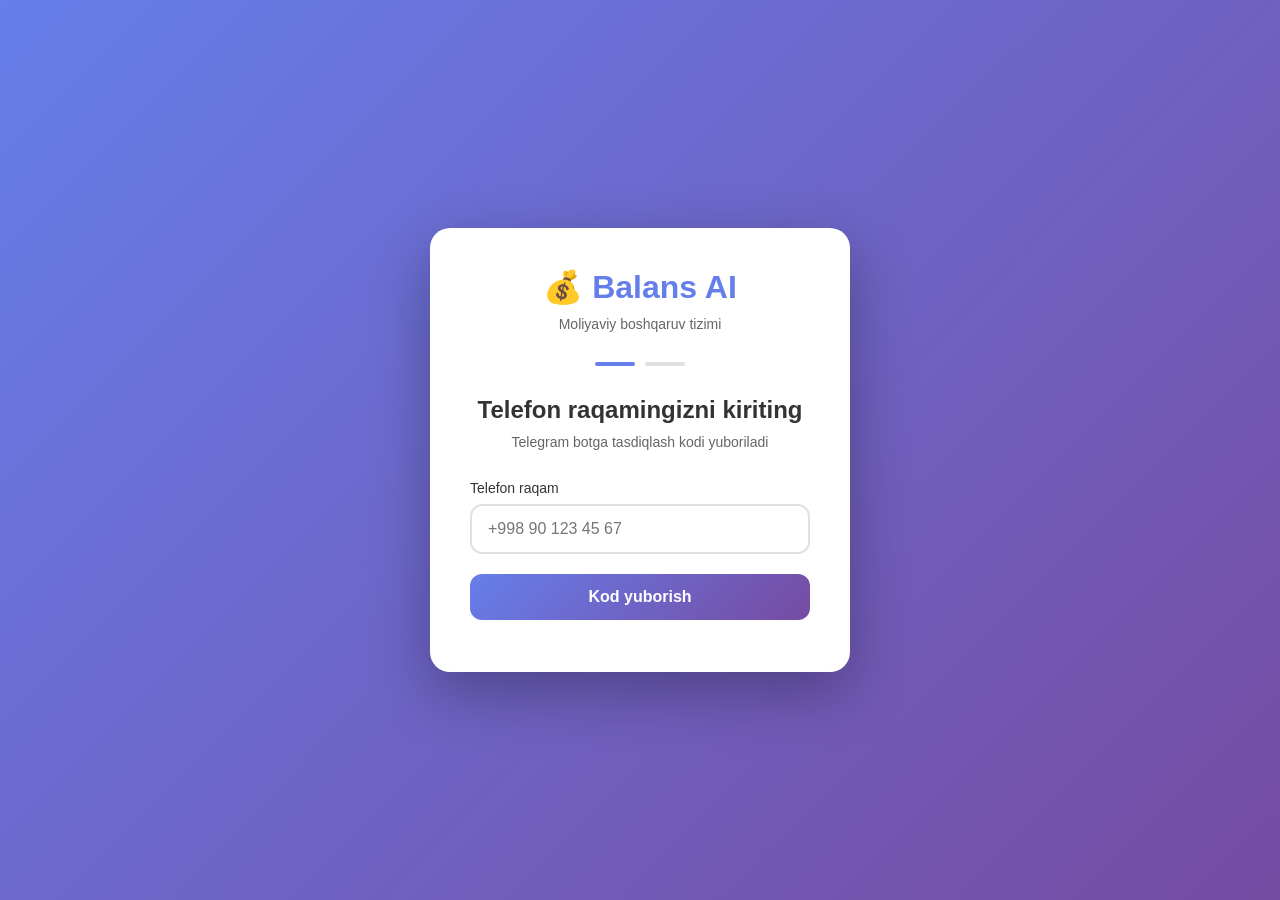
==== templates/login.html @ 7bba5929 "feat: Add Balans AI web version with phone/Telegram authentication Implemented complete web version " ====
<!DOCTYPE html>
<html lang="uz">
<head>
    <meta charset="UTF-8">
    <meta name="viewport" content="width=device-width, initial-scale=1.0">
    <title>Balans AI - Kirish</title>
    <style>
        * {
            margin: 0;
            padding: 0;
            box-sizing: border-box;
        }

        body {
            font-family: -apple-system, BlinkMacSystemFont, 'Segoe UI', Roboto, 'Helvetica Neue', Arial, sans-serif;
            background: linear-gradient(135deg, #667eea 0%, #764ba2 100%);
            min-height: 100vh;
            display: flex;
            align-items: center;
            justify-content: center;
            padding: 20px;
        }

        .login-container {
            background: white;
            border-radius: 20px;
            box-shadow: 0 20px 60px rgba(0, 0, 0, 0.3);
            padding: 40px;
            width: 100%;
            max-width: 420px;
            animation: slideUp 0.5s ease-out;
        }

        @keyframes slideUp {
            from {
                opacity: 0;
                transform: translateY(30px);
            }
            to {
                opacity: 1;
                transform: translateY(0);
            }
        }

        .logo {
            text-align: center;
            margin-bottom: 30px;
        }

        .logo h1 {
            color: #667eea;
            font-size: 32px;
            font-weight: 700;
            margin-bottom: 10px;
        }

        .logo p {
            color: #666;
            font-size: 14px;
        }

        .step-indicator {
            display: flex;
            justify-content: center;
            margin-bottom: 30px;
            gap: 10px;
        }

        .step {
            width: 40px;
            height: 4px;
            background: #e0e0e0;
            border-radius: 2px;
            transition: all 0.3s ease;
        }

        .step.active {
            background: #667eea;
        }

        .form-step {
            display: none;
        }

        .form-step.active {
            display: block;
            animation: fadeIn 0.3s ease;
        }

        @keyframes fadeIn {
            from {
                opacity: 0;
            }
            to {
                opacity: 1;
            }
        }

        .form-title {
            font-size: 24px;
            font-weight: 600;
            color: #333;
            margin-bottom: 10px;
            text-align: center;
        }

        .form-description {
            color: #666;
            font-size: 14px;
            text-align: center;
            margin-bottom: 30px;
        }

        .input-group {
            margin-bottom: 20px;
        }

        .input-group label {
            display: block;
            font-size: 14px;
            font-weight: 500;
            color: #333;
            margin-bottom: 8px;
        }

        .input-group input {
            width: 100%;
            padding: 14px 16px;
            border: 2px solid #e0e0e0;
            border-radius: 12px;
            font-size: 16px;
            transition: all 0.3s ease;
            font-family: inherit;
        }

        .input-group input:focus {
            outline: none;
            border-color: #667eea;
            box-shadow: 0 0 0 3px rgba(102, 126, 234, 0.1);
        }

        .code-input {
            display: flex;
            gap: 10px;
            justify-content: center;
        }

        .code-input input {
            width: 50px;
            height: 60px;
            text-align: center;
            font-size: 24px;
            font-weight: 600;
            border: 2px solid #e0e0e0;
            border-radius: 12px;
            transition: all 0.3s ease;
        }

        .code-input input:focus {
            outline: none;
            border-color: #667eea;
            box-shadow: 0 0 0 3px rgba(102, 126, 234, 0.1);
        }

        .btn {
            width: 100%;
            padding: 14px;
            border: none;
            border-radius: 12px;
            font-size: 16px;
            font-weight: 600;
            cursor: pointer;
            transition: all 0.3s ease;
            font-family: inherit;
        }

        .btn-primary {
            background: linear-gradient(135deg, #667eea 0%, #764ba2 100%);
            color: white;
            margin-bottom: 12px;
        }

        .btn-primary:hover:not(:disabled) {
            transform: translateY(-2px);
            box-shadow: 0 10px 25px rgba(102, 126, 234, 0.4);
        }

        .btn-primary:disabled {
            opacity: 0.6;
            cursor: not-allowed;
        }

        .btn-secondary {
            background: #f5f5f5;
            color: #666;
        }

        .btn-secondary:hover {
            background: #e0e0e0;
        }

        .error-message {
            background: #fee;
            color: #c33;
            padding: 12px;
            border-radius: 8px;
            font-size: 14px;
            margin-bottom: 20px;
            display: none;
            animation: shake 0.5s ease;
        }

        .error-message.show {
            display: block;
        }

        @keyframes shake {
            0%, 100% { transform: translateX(0); }
            25% { transform: translateX(-10px); }
            75% { transform: translateX(10px); }
        }

        .success-message {
            background: #efe;
            color: #3c3;
            padding: 12px;
            border-radius: 8px;
            font-size: 14px;
            margin-bottom: 20px;
            display: none;
        }

        .success-message.show {
            display: block;
        }

        .resend-timer {
            text-align: center;
            margin-top: 15px;
            font-size: 14px;
            color: #666;
        }

        .resend-timer a {
            color: #667eea;
            text-decoration: none;
            font-weight: 600;
        }

        .resend-timer a:hover {
            text-decoration: underline;
        }

        .loading {
            display: inline-block;
            width: 20px;
            height: 20px;
            border: 3px solid rgba(255, 255, 255, 0.3);
            border-radius: 50%;
            border-top-color: white;
            animation: spin 1s ease-in-out infinite;
            vertical-align: middle;
            margin-right: 8px;
        }

        @keyframes spin {
            to { transform: rotate(360deg); }
        }

        @media (max-width: 480px) {
            .login-container {
                padding: 30px 20px;
            }

            .logo h1 {
                font-size: 28px;
            }

            .code-input input {
                width: 45px;
                height: 55px;
                font-size: 20px;
            }
        }
    </style>
</head>
<body>
    <div class="login-container">
        <div class="logo">
            <h1>💰 Balans AI</h1>
            <p>Moliyaviy boshqaruv tizimi</p>
        </div>

        <div class="step-indicator">
            <div class="step active" id="step1"></div>
            <div class="step" id="step2"></div>
        </div>

        <div id="errorMessage" class="error-message"></div>
        <div id="successMessage" class="success-message"></div>

        <!-- Step 1: Phone Number -->
        <div class="form-step active" id="phoneStep">
            <h2 class="form-title">Telefon raqamingizni kiriting</h2>
            <p class="form-description">Telegram botga tasdiqlash kodi yuboriladi</p>

            <form id="phoneForm">
                <div class="input-group">
                    <label for="phoneInput">Telefon raqam</label>
                    <input
                        type="tel"
                        id="phoneInput"
                        placeholder="+998 90 123 45 67"
                        required
                        autocomplete="tel"
                    >
                </div>

                <button type="submit" class="btn btn-primary" id="phoneBtn">
                    Kod yuborish
                </button>
            </form>
        </div>

        <!-- Step 2: OTP Code -->
        <div class="form-step" id="codeStep">
            <h2 class="form-title">Tasdiqlash kodini kiriting</h2>
            <p class="form-description">Telegram botga yuborilgan 6 raqamli kodni kiriting</p>

            <form id="codeForm">
                <div class="input-group">
                    <div class="code-input">
                        <input type="text" maxlength="1" class="code-digit" data-index="0" autocomplete="off">
                        <input type="text" maxlength="1" class="code-digit" data-index="1" autocomplete="off">
                        <input type="text" maxlength="1" class="code-digit" data-index="2" autocomplete="off">
                        <input type="text" maxlength="1" class="code-digit" data-index="3" autocomplete="off">
                        <input type="text" maxlength="1" class="code-digit" data-index="4" autocomplete="off">
                        <input type="text" maxlength="1" class="code-digit" data-index="5" autocomplete="off">
                    </div>
                </div>

                <button type="submit" class="btn btn-primary" id="codeBtn">
                    Tasdiqlash
                </button>

                <button type="button" class="btn btn-secondary" id="backBtn">
                    Orqaga
                </button>

                <div class="resend-timer">
                    <span id="timerText">Kod 5 daqiqa amal qiladi</span>
                    <br>
                    <a href="#" id="resendLink" style="display: none;">Qayta yuborish</a>
                </div>
            </form>
        </div>
    </div>

    <script>
        let phoneNumber = '';
        let resendTimer = null;
        let remainingTime = 300; // 5 minutes

        // Elements
        const phoneStep = document.getElementById('phoneStep');
        const codeStep = document.getElementById('codeStep');
        const phoneForm = document.getElementById('phoneForm');
        const codeForm = document.getElementById('codeForm');
        const phoneInput = document.getElementById('phoneInput');
        const phoneBtn = document.getElementById('phoneBtn');
        const codeBtn = document.getElementById('codeBtn');
        const backBtn = document.getElementById('backBtn');
        const errorMessage = document.getElementById('errorMessage');
        const successMessage = document.getElementById('successMessage');
        const codeDigits = document.querySelectorAll('.code-digit');
        const step1 = document.getElementById('step1');
        const step2 = document.getElementById('step2');
        const timerText = document.getElementById('timerText');
        const resendLink = document.getElementById('resendLink');

        // Phone number formatting
        phoneInput.addEventListener('input', (e) => {
            let value = e.target.value.replace(/\D/g, '');
            if (value.length > 12) value = value.slice(0, 12);

            if (value.length > 0) {
                let formatted = '+';
                if (value.length > 0) formatted += value.slice(0, 3);
                if (value.length > 3) formatted += ' ' + value.slice(3, 5);
                if (value.length > 5) formatted += ' ' + value.slice(5, 8);
                if (value.length > 8) formatted += ' ' + value.slice(8, 10);
                if (value.length > 10) formatted += ' ' + value.slice(10, 12);
                e.target.value = formatted;
            }
        });

        // Code input handling
        codeDigits.forEach((input, index) => {
            input.addEventListener('input', (e) => {
                const value = e.target.value;
                if (value.length === 1 && index < 5) {
                    codeDigits[index + 1].focus();
                }
            });

            input.addEventListener('keydown', (e) => {
                if (e.key === 'Backspace' && !e.target.value && index > 0) {
                    codeDigits[index - 1].focus();
                }
            });

            input.addEventListener('paste', (e) => {
                e.preventDefault();
                const pastedData = e.clipboardData.getData('text').replace(/\D/g, '');
                for (let i = 0; i < pastedData.length && i < 6; i++) {
                    codeDigits[i].value = pastedData[i];
                }
                if (pastedData.length === 6) {
                    codeDigits[5].focus();
                }
            });
        });

        // Phone form submit
        phoneForm.addEventListener('submit', async (e) => {
            e.preventDefault();
            hideMessages();

            const phone = phoneInput.value.replace(/\D/g, '');
            if (phone.length < 12) {
                showError('To\'liq telefon raqam kiriting');
                return;
            }

            phoneNumber = '+' + phone;
            phoneBtn.disabled = true;
            phoneBtn.innerHTML = '<span class="loading"></span>Yuborilmoqda...';

            try {
                const response = await fetch('/api/auth/request-code', {
                    method: 'POST',
                    headers: { 'Content-Type': 'application/json' },
                    body: JSON.stringify({ phone: phoneNumber })
                });

                const data = await response.json();

                if (response.ok) {
                    showSuccess('Kod Telegram botga yuborildi!');
                    setTimeout(() => {
                        goToCodeStep();
                        startTimer();
                    }, 1000);
                } else {
                    showError(data.error || 'Xatolik yuz berdi');
                    phoneBtn.disabled = false;
                    phoneBtn.innerHTML = 'Kod yuborish';
                }
            } catch (error) {
                showError('Tarmoq xatosi. Qaytadan urinib ko\'ring');
                phoneBtn.disabled = false;
                phoneBtn.innerHTML = 'Kod yuborish';
            }
        });

        // Code form submit
        codeForm.addEventListener('submit', async (e) => {
            e.preventDefault();
            hideMessages();

            const code = Array.from(codeDigits).map(input => input.value).join('');
            if (code.length !== 6) {
                showError('6 raqamli kodni to\'liq kiriting');
                return;
            }

            codeBtn.disabled = true;
            codeBtn.innerHTML = '<span class="loading"></span>Tekshirilmoqda...';

            try {
                const response = await fetch('/api/auth/verify-code', {
                    method: 'POST',
                    headers: { 'Content-Type': 'application/json' },
                    body: JSON.stringify({ phone: phoneNumber, code })
                });

                const data = await response.json();

                if (response.ok) {
                    showSuccess('Muvaffaqiyatli kirdingiz!');
                    setTimeout(() => {
                        window.location.href = '/';
                    }, 1000);
                } else {
                    showError(data.error || 'Kod noto\'g\'ri');
                    codeDigits.forEach(input => input.value = '');
                    codeDigits[0].focus();
                    codeBtn.disabled = false;
                    codeBtn.innerHTML = 'Tasdiqlash';
                }
            } catch (error) {
                showError('Tarmoq xatosi. Qaytadan urinib ko\'ring');
                codeBtn.disabled = false;
                codeBtn.innerHTML = 'Tasdiqlash';
            }
        });

        // Back button
        backBtn.addEventListener('click', () => {
            goToPhoneStep();
            stopTimer();
        });

        // Resend link
        resendLink.addEventListener('click', async (e) => {
            e.preventDefault();
            phoneForm.dispatchEvent(new Event('submit'));
        });

        // Helper functions
        function goToCodeStep() {
            phoneStep.classList.remove('active');
            codeStep.classList.add('active');
            step1.classList.remove('active');
            step2.classList.add('active');
            codeDigits[0].focus();
        }

        function goToPhoneStep() {
            codeStep.classList.remove('active');
            phoneStep.classList.add('active');
            step2.classList.remove('active');
            step1.classList.add('active');
            codeDigits.forEach(input => input.value = '');
            phoneBtn.disabled = false;
            phoneBtn.innerHTML = 'Kod yuborish';
        }

        function showError(message) {
            errorMessage.textContent = message;
            errorMessage.classList.add('show');
        }

        function showSuccess(message) {
            successMessage.textContent = message;
            successMessage.classList.add('show');
        }

        function hideMessages() {
            errorMessage.classList.remove('show');
            successMessage.classList.remove('show');
        }

        function startTimer() {
            remainingTime = 300;
            updateTimerDisplay();
            resendTimer = setInterval(() => {
                remainingTime--;
                updateTimerDisplay();
                if (remainingTime <= 0) {
                    stopTimer();
                    timerText.style.display = 'none';
                    resendLink.style.display = 'inline';
                }
            }, 1000);
        }

        function stopTimer() {
            if (resendTimer) {
                clearInterval(resendTimer);
                resendTimer = null;
            }
        }

        function updateTimerDisplay() {
            const minutes = Math.floor(remainingTime / 60);
            const seconds = remainingTime % 60;
            timerText.textContent = `Kod ${minutes}:${seconds.toString().padStart(2, '0')} amal qiladi`;
        }
    </script>
</body>
</html>
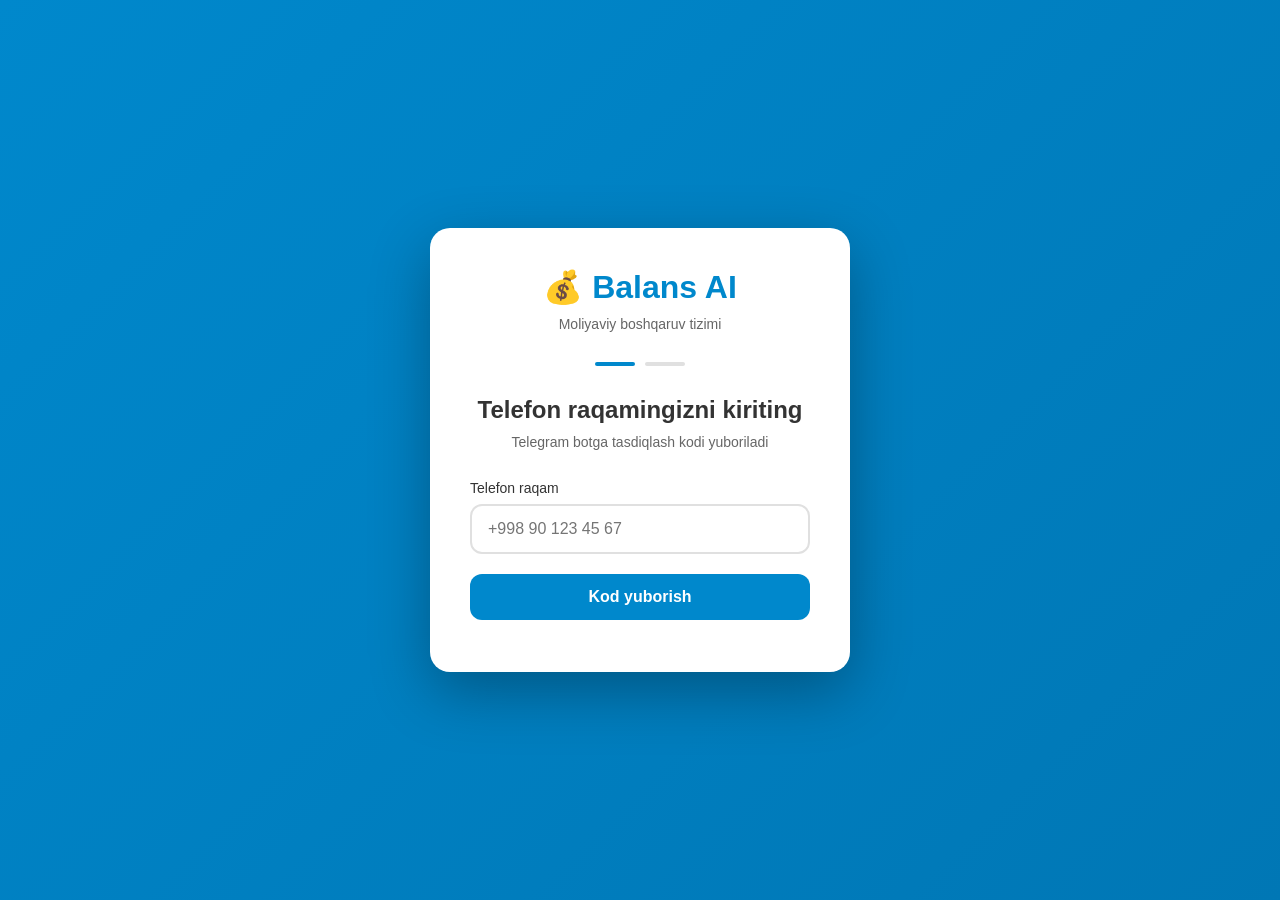
==== commit 27c7ff81: "feat: Implement Telegram-inspired UI design with desktop responsive layout - Updated color scheme to" ====
--- a/templates/login.html
+++ b/templates/login.html
@@ -13,7 +13,7 @@
 
         body {
             font-family: -apple-system, BlinkMacSystemFont, 'Segoe UI', Roboto, 'Helvetica Neue', Arial, sans-serif;
-            background: linear-gradient(135deg, #667eea 0%, #764ba2 100%);
+            background: linear-gradient(135deg, #0088CC 0%, #0077B5 100%);
             min-height: 100vh;
             display: flex;
             align-items: center;
@@ -48,7 +48,7 @@
         }
 
         .logo h1 {
-            color: #667eea;
+            color: #0088CC;
             font-size: 32px;
             font-weight: 700;
             margin-bottom: 10px;
@@ -75,7 +75,7 @@
         }
 
         .step.active {
-            background: #667eea;
+            background: #0088CC;
         }
 
         .form-step {
@@ -135,8 +135,8 @@
 
         .input-group input:focus {
             outline: none;
-            border-color: #667eea;
-            box-shadow: 0 0 0 3px rgba(102, 126, 234, 0.1);
+            border-color: #0088CC;
+            box-shadow: 0 0 0 3px rgba(0, 136, 204, 0.1);
         }
 
         .code-input {
@@ -158,8 +158,8 @@
 
         .code-input input:focus {
             outline: none;
-            border-color: #667eea;
-            box-shadow: 0 0 0 3px rgba(102, 126, 234, 0.1);
+            border-color: #0088CC;
+            box-shadow: 0 0 0 3px rgba(0, 136, 204, 0.1);
         }
 
         .btn {
@@ -175,14 +175,15 @@
         }
 
         .btn-primary {
-            background: linear-gradient(135deg, #667eea 0%, #764ba2 100%);
+            background: #0088CC;
             color: white;
             margin-bottom: 12px;
         }
 
         .btn-primary:hover:not(:disabled) {
+            background: #0077B5;
             transform: translateY(-2px);
-            box-shadow: 0 10px 25px rgba(102, 126, 234, 0.4);
+            box-shadow: 0 10px 25px rgba(0, 136, 204, 0.3);
         }
 
         .btn-primary:disabled {
@@ -242,7 +243,7 @@
         }
 
         .resend-timer a {
-            color: #667eea;
+            color: #0088CC;
             text-decoration: none;
             font-weight: 600;
         }
